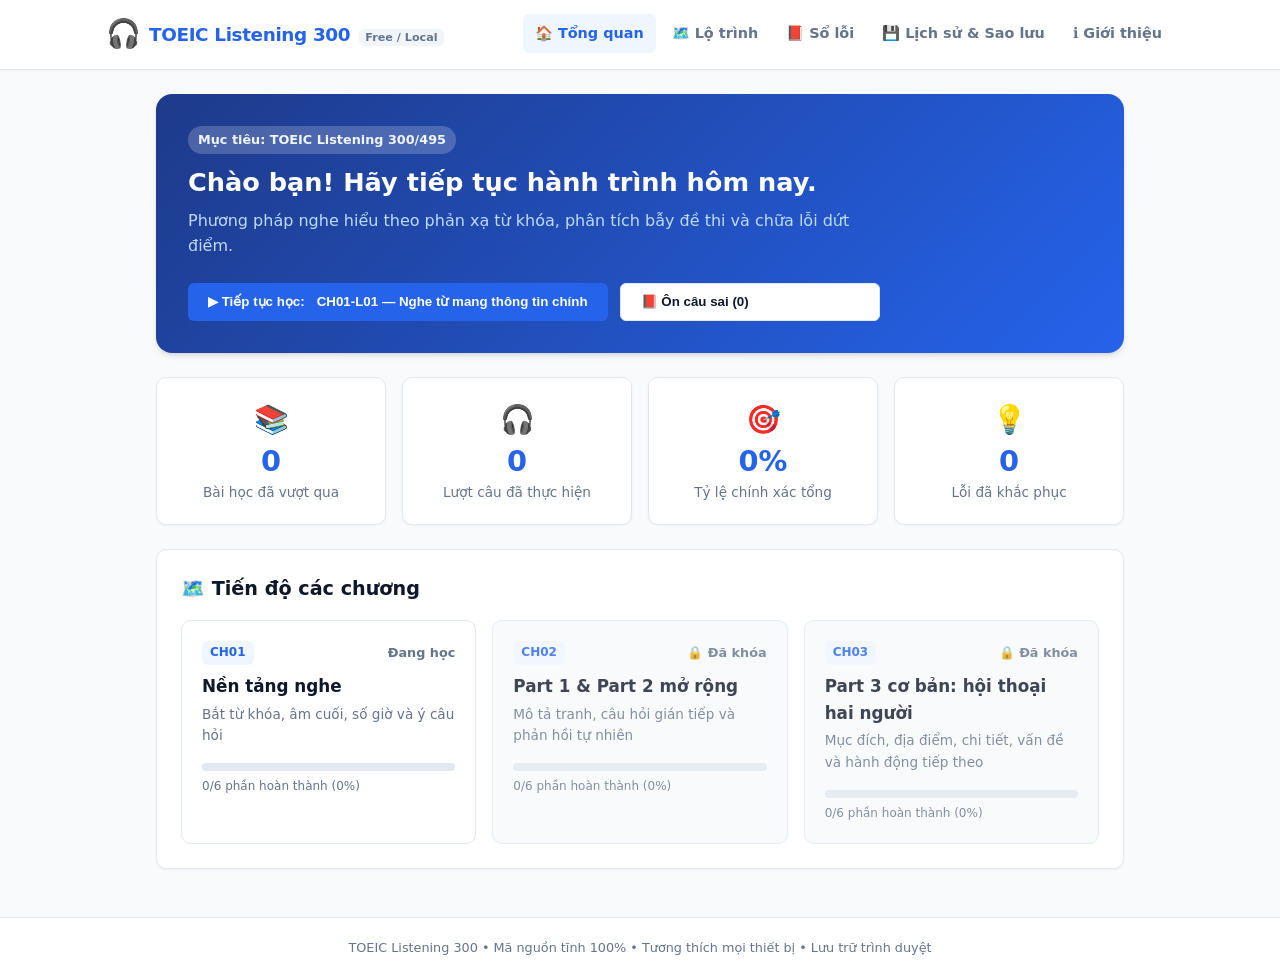
==== index.html @ 9d8ef997 "feat: complete TOEIC Listening 300 web app v2.3" ====
<!DOCTYPE html>
<html lang="vi">
<head>
  <meta charset="UTF-8">
  <meta name="viewport" content="width=device-width, initial-scale=1.0, maximum-scale=1.0, user-scalable=no">
  <title>TOEIC Listening 300 — Luyện nghe phản xạ</title>
  <link rel="stylesheet" href="css/app.css">
  <meta name="description" content="Web app luyện TOEIC Listening 300/495 miễn phí, chạy hoàn toàn offline trên trình duyệt.">
  <link rel="icon" href="data:image/svg+xml,<svg xmlns=%22http://www.w3.org/2000/svg%22 viewBox=%220 0 100 100%22><text y=%22.9em%22 font-size=%2290%22>🎧</text></svg>">
</head>
<body>
  <div id="app">
    <!-- Top Navigation Bar -->
    <header class="app-header">
      <div class="header-inner">
        <a href="#/dashboard" class="brand">
          <span class="brand-logo">🎧</span>
          <div class="brand-text">
            <span class="brand-title">TOEIC Listening 300</span>
            <span class="brand-badge">Free / Local</span>
          </div>
        </a>

        <nav class="main-nav">
          <a href="#/dashboard" class="nav-link active">🏠 Tổng quan</a>
          <a href="#/path" class="nav-link">🗺️ Lộ trình</a>
          <a href="#/mistakes" class="nav-link">📕 Sổ lỗi</a>
          <a href="#/history" class="nav-link">💾 Lịch sử & Sao lưu</a>
          <a href="#/about" class="nav-link">ℹ️ Giới thiệu</a>
        </nav>
      </div>
    </header>

    <!-- Periodic Backup Reminder Banner -->
    <div id="backup-reminder-banner" class="backup-banner" style="display: none;">
      <div class="banner-content">
        <span class="banner-icon">⚠️</span>
        <span class="banner-text">Bạn đã thực hiện nhiều bài học mà chưa xuất sao lưu. Hãy lưu tiến độ để bảo vệ lịch sử học tập!</span>
      </div>
      <div class="banner-actions">
        <button class="btn-banner-backup">Xuất sao lưu ngay</button>
        <button class="btn-banner-close" aria-label="Đóng banner">×</button>
      </div>
    </div>

    <!-- Main Container Mount Point -->
    <main id="main-content" class="main-container">
      <div class="loading">Đang tải ứng dụng...</div>
    </main>

    <!-- Bottom Footer -->
    <footer class="app-footer">
      <div class="footer-inner">
        <p>TOEIC Listening 300 • Mã nguồn tĩnh 100% • Tương thích mọi thiết bị • Lưu trữ trình duyệt</p>
      </div>
    </footer>
  </div>

  <script type="module" src="js/app.js"></script>
</body>
</html>
---- css/app.css ----
/* ==========================================================================
   TOEIC Listening 300 - Master Stylesheet
   Mobile-First, Responsive, Clean, Modern UI
   ========================================================================== */

:root {
  --primary: #2563eb;
  --primary-hover: #1d4ed8;
  --primary-light: #eff6ff;
  --primary-border: #bfdbfe;

  --success: #16a34a;
  --success-light: #f0fdf4;
  --success-border: #bbf7d0;

  --danger: #dc2626;
  --danger-light: #fef2f2;
  --danger-border: #fecaca;

  --warning: #d97706;
  --warning-light: #fffbeb;
  --warning-border: #fde68a;

  --bg-main: #f8fafc;
  --bg-card: #ffffff;
  --border-color: #e2e8f0;

  --text-main: #0f172a;
  --text-muted: #64748b;
  --text-light: #94a3b8;

  --font-stack: system-ui, -apple-system, BlinkMacSystemFont, "Segoe UI", Roboto, Helvetica, Arial, sans-serif;
  --radius-sm: 6px;
  --radius-md: 10px;
  --radius-lg: 16px;

  --shadow-sm: 0 1px 2px 0 rgb(0 0 0 / 0.05);
  --shadow-md: 0 4px 6px -1px rgb(0 0 0 / 0.1), 0 2px 4px -2px rgb(0 0 0 / 0.1);
  --shadow-lg: 0 10px 15px -3px rgb(0 0 0 / 0.1), 0 4px 6px -4px rgb(0 0 0 / 0.1);
}

*, *::before, *::after {
  box-sizing: border-box;
  margin: 0;
  padding: 0;
}

body {
  font-family: var(--font-stack);
  background-color: var(--bg-main);
  color: var(--text-main);
  line-height: 1.6;
  font-size: 16px;
  -webkit-font-smoothing: antialiased;
}

#app {
  display: flex;
  flex-direction: column;
  min-height: 100vh;
}

/* ==========================================================================
   Header & Navigation
   ========================================================================== */

.app-header {
  background: #ffffff;
  border-bottom: 1px solid var(--border-color);
  position: sticky;
  top: 0;
  z-index: 100;
  box-shadow: var(--shadow-sm);
}

.header-inner {
  max-width: 1100px;
  margin: 0 auto;
  padding: 0.75rem 1rem;
  display: flex;
  align-items: center;
  justify-content: space-between;
  flex-wrap: wrap;
  gap: 0.75rem;
}

.brand {
  display: flex;
  align-items: center;
  gap: 0.5rem;
  text-decoration: none;
  color: var(--text-main);
}

.brand-logo {
  font-size: 1.75rem;
}

.brand-title {
  font-size: 1.15rem;
  font-weight: 800;
  letter-spacing: -0.02em;
  color: var(--primary);
}

.brand-badge {
  font-size: 0.7rem;
  background: #f1f5f9;
  color: var(--text-muted);
  padding: 2px 6px;
  border-radius: var(--radius-sm);
  font-weight: 600;
  margin-left: 4px;
}

.main-nav {
  display: flex;
  align-items: center;
  gap: 0.25rem;
  overflow-x: auto;
  padding-bottom: 2px;
}

.nav-link {
  text-decoration: none;
  font-size: 0.9rem;
  font-weight: 600;
  color: var(--text-muted);
  padding: 0.5rem 0.75rem;
  border-radius: var(--radius-sm);
  transition: all 0.2s ease;
  white-space: nowrap;
}

.nav-link:hover {
  color: var(--primary);
  background: var(--primary-light);
}

.nav-link.active {
  color: var(--primary);
  background: var(--primary-light);
  font-weight: 700;
}

/* ==========================================================================
   Backup Reminder Banner
   ========================================================================== */

.backup-banner {
  background: #fffbeb;
  border-bottom: 1px solid #fde68a;
  padding: 0.75rem 1rem;
  display: flex;
  align-items: center;
  justify-content: space-between;
  gap: 1rem;
  flex-wrap: wrap;
}

.banner-content {
  display: flex;
  align-items: center;
  gap: 0.5rem;
  color: #92400e;
  font-size: 0.9rem;
  font-weight: 500;
}

.banner-actions {
  display: flex;
  align-items: center;
  gap: 0.5rem;
}

.btn-banner-backup {
  background: #d97706;
  color: white;
  border: none;
  padding: 0.4rem 0.8rem;
  border-radius: var(--radius-sm);
  font-size: 0.85rem;
  font-weight: 600;
  cursor: pointer;
}

.btn-banner-close {
  background: transparent;
  border: none;
  font-size: 1.25rem;
  color: #b45309;
  cursor: pointer;
  padding: 0 0.25rem;
}

/* ==========================================================================
   Main Container
   ========================================================================== */

.main-container {
  flex: 1;
  max-width: 1000px;
  width: 100%;
  margin: 1.5rem auto;
  padding: 0 1rem;
}

.loading {
  text-align: center;
  padding: 3rem 1rem;
  font-size: 1.1rem;
  color: var(--text-muted);
}

/* ==========================================================================
   Dashboard View
   ========================================================================== */

.hero-card {
  background: linear-gradient(135deg, #1e3a8a 0%, #2563eb 100%);
  color: white;
  border-radius: var(--radius-lg);
  padding: 2rem;
  box-shadow: var(--shadow-md);
  margin-bottom: 1.5rem;
}

.hero-badge {
  display: inline-block;
  background: rgba(255, 255, 255, 0.2);
  color: #eff6ff;
  font-size: 0.8rem;
  font-weight: 700;
  padding: 4px 10px;
  border-radius: 9999px;
  margin-bottom: 0.75rem;
}

.hero-title {
  font-size: 1.6rem;
  font-weight: 800;
  line-height: 1.3;
  margin-bottom: 0.5rem;
}

.hero-subtitle {
  font-size: 1rem;
  color: #bfdbfe;
  margin-bottom: 1.5rem;
  max-width: 700px;
}

.hero-action-row {
  display: flex;
  gap: 0.75rem;
  flex-wrap: wrap;
}

.stats-grid {
  display: grid;
  grid-template-columns: repeat(auto-fit, minmax(180px, 1fr));
  gap: 1rem;
  margin-bottom: 1.5rem;
}

.stat-card {
  background: var(--bg-card);
  border: 1px solid var(--border-color);
  border-radius: var(--radius-md);
  padding: 1.25rem;
  text-align: center;
  box-shadow: var(--shadow-sm);
}

.stat-icon {
  font-size: 1.75rem;
  margin-bottom: 0.25rem;
}

.stat-num {
  font-size: 1.8rem;
  font-weight: 800;
  color: var(--primary);
  line-height: 1.1;
}

.stat-label {
  font-size: 0.85rem;
  color: var(--text-muted);
  margin-top: 0.25rem;
}

.card-section {
  background: var(--bg-card);
  border: 1px solid var(--border-color);
  border-radius: var(--radius-md);
  padding: 1.5rem;
  margin-bottom: 1.5rem;
  box-shadow: var(--shadow-sm);
}

.section-title {
  font-size: 1.2rem;
  font-weight: 700;
  margin-bottom: 1rem;
  color: var(--text-main);
}

.chapter-progress-grid {
  display: grid;
  grid-template-columns: repeat(auto-fit, minmax(280px, 1fr));
  gap: 1rem;
}

.ch-card {
  border: 1px solid var(--border-color);
  border-radius: var(--radius-md);
  padding: 1.25rem;
  background: #ffffff;
  transition: transform 0.2s, box-shadow 0.2s;
}

.ch-card.locked {
  background: #f8fafc;
  opacity: 0.8;
}

.ch-card-header {
  display: flex;
  justify-content: space-between;
  align-items: center;
  margin-bottom: 0.5rem;
}

.ch-tag {
  font-size: 0.75rem;
  font-weight: 700;
  background: var(--primary-light);
  color: var(--primary);
  padding: 2px 8px;
  border-radius: var(--radius-sm);
}

.ch-lock-icon {
  font-size: 0.8rem;
  font-weight: 600;
  color: var(--text-muted);
}

.ch-name {
  font-size: 1.05rem;
  font-weight: 700;
  margin-bottom: 0.25rem;
}

.ch-desc {
  font-size: 0.85rem;
  color: var(--text-muted);
  margin-bottom: 1rem;
}

.ch-prog-bar {
  background: #e2e8f0;
  height: 8px;
  border-radius: 9999px;
  overflow: hidden;
  margin-bottom: 0.4rem;
}

.ch-prog-fill {
  background: var(--primary);
  height: 100%;
  border-radius: 9999px;
  transition: width 0.3s ease;
}

.ch-prog-text {
  font-size: 0.75rem;
  color: var(--text-muted);
  font-weight: 500;
}

/* ==========================================================================
   Learning Path View
   ========================================================================== */

.path-header-card, .mistake-header-card, .history-header-card {
  background: var(--bg-card);
  border: 1px solid var(--border-color);
  border-radius: var(--radius-md);
  padding: 1.5rem;
  margin-bottom: 1.5rem;
  box-shadow: var(--shadow-sm);
}

.page-title {
  font-size: 1.4rem;
  font-weight: 800;
  margin-bottom: 0.25rem;
}

.page-subtitle {
  font-size: 0.95rem;
  color: var(--text-muted);
}

.chapter-block {
  background: var(--bg-card);
  border: 1px solid var(--border-color);
  border-radius: var(--radius-md);
  padding: 1.5rem;
  margin-bottom: 1.5rem;
  box-shadow: var(--shadow-sm);
}

.chapter-block-header {
  display: flex;
  justify-content: space-between;
  align-items: center;
  flex-wrap: wrap;
  gap: 0.5rem;
  margin-bottom: 1.25rem;
  padding-bottom: 0.75rem;
  border-bottom: 1px solid var(--border-color);
}

.ch-title-wrap {
  display: flex;
  align-items: center;
  gap: 0.5rem;
}

.ch-pill {
  background: var(--primary);
  color: white;
  font-weight: 800;
  padding: 3px 8px;
  border-radius: var(--radius-sm);
  font-size: 0.85rem;
}

.ch-status-badge {
  font-size: 0.85rem;
  font-weight: 600;
  padding: 4px 10px;
  border-radius: 9999px;
}

.badge-open {
  background: var(--success-light);
  color: var(--success);
}

.badge-lock {
  background: #f1f5f9;
  color: var(--text-muted);
}

.lessons-grid {
  display: grid;
  grid-template-columns: repeat(auto-fit, minmax(240px, 1fr));
  gap: 1rem;
}

.lesson-card {
  border: 1px solid var(--border-color);
  border-radius: var(--radius-sm);
  padding: 1rem;
  background: #ffffff;
  cursor: pointer;
  transition: all 0.2s ease;
}

.lesson-card:hover:not(.disabled) {
  border-color: var(--primary);
  box-shadow: var(--shadow-md);
  transform: translateY(-2px);
}

.lesson-card.passed {
  border-left: 4px solid var(--success);
}

.lesson-card.final-test-card {
  background: #f8fafc;
  border-left: 4px solid #8b5cf6;
}

.lesson-card.disabled {
  opacity: 0.5;
  cursor: not-allowed;
}

.l-card-header {
  display: flex;
  justify-content: space-between;
  font-size: 0.8rem;
  margin-bottom: 0.25rem;
}

.l-id {
  font-weight: 700;
  color: var(--primary);
}

.l-status-icon {
  font-weight: 600;
  color: var(--text-muted);
}

.l-title {
  font-size: 0.95rem;
  font-weight: 700;
  margin-bottom: 0.5rem;
  line-height: 1.3;
}

.l-meta {
  display: flex;
  justify-content: space-between;
  font-size: 0.75rem;
  color: var(--text-muted);
}

.l-score {
  font-size: 0.8rem;
  color: var(--primary);
  margin-top: 0.4rem;
  padding-top: 0.4rem;
  border-top: 1px dashed var(--border-color);
}

/* ==========================================================================
   Lesson Detail View
   ========================================================================== */

.lesson-detail-view {
  display: flex;
  flex-direction: column;
  gap: 1.25rem;
}

.lesson-header-card {
  background: var(--bg-card);
  border: 1px solid var(--border-color);
  border-radius: var(--radius-md);
  padding: 1.5rem;
  box-shadow: var(--shadow-sm);
}

.badge-row {
  display: flex;
  gap: 0.5rem;
  margin-bottom: 0.5rem;
}

.chapter-tag, .lesson-tag {
  font-size: 0.8rem;
  font-weight: 700;
  padding: 2px 8px;
  border-radius: var(--radius-sm);
}

.chapter-tag {
  background: #e0f2fe;
  color: #0369a1;
}

.lesson-tag {
  background: #f1f5f9;
  color: var(--text-main);
}

.lesson-title {
  font-size: 1.5rem;
  font-weight: 800;
  margin-bottom: 0.5rem;
  line-height: 1.3;
}

.pass-rule-badge {
  display: inline-block;
  background: var(--primary-light);
  color: var(--primary);
  font-size: 0.85rem;
  font-weight: 600;
  padding: 4px 10px;
  border-radius: 9999px;
}

.objectives-list {
  padding-left: 1.25rem;
  color: #334155;
}

.objectives-list li {
  margin-bottom: 0.35rem;
}

.teaching-block {
  margin-bottom: 1.5rem;
  padding-bottom: 1.25rem;
  border-bottom: 1px solid #f1f5f9;
}

.teaching-block:last-child {
  border-bottom: none;
  margin-bottom: 0;
  padding-bottom: 0;
}

.teaching-title {
  font-size: 1.1rem;
  font-weight: 700;
  color: #1e293b;
  margin-bottom: 0.5rem;
}

.teaching-content {
  color: #334155;
  line-height: 1.7;
}

.table-responsive {
  overflow-x: auto;
}

.vocab-table, .runs-table {
  width: 100%;
  border-collapse: collapse;
  font-size: 0.9rem;
}

.vocab-table th, .vocab-table td,
.runs-table th, .runs-table td {
  padding: 0.6rem 0.75rem;
  text-align: left;
  border-bottom: 1px solid var(--border-color);
}

.vocab-table th, .runs-table th {
  background: #f8fafc;
  color: var(--text-muted);
  font-weight: 700;
  font-size: 0.8rem;
  text-transform: uppercase;
  letter-spacing: 0.05em;
}

.examples-list {
  display: flex;
  flex-direction: column;
  gap: 0.75rem;
}

.example-item {
  display: flex;
  align-items: center;
  gap: 0.75rem;
  padding: 0.75rem 1rem;
  background: #f8fafc;
  border: 1px solid var(--border-color);
  border-radius: var(--radius-sm);
}

.btn-play-sm {
  width: 36px;
  height: 36px;
  border-radius: 50%;
  background: var(--primary);
  color: white;
  border: none;
  display: flex;
  align-items: center;
  justify-content: center;
  cursor: pointer;
  font-size: 0.85rem;
  flex-shrink: 0;
  transition: transform 0.15s;
}

.btn-play-sm:hover {
  transform: scale(1.08);
}

.example-en {
  font-weight: 600;
  color: #0f172a;
}

.example-vi {
  font-size: 0.85rem;
  color: var(--text-muted);
}

.lesson-actions-card {
  background: var(--bg-card);
  border: 2px solid var(--primary-border);
  border-radius: var(--radius-md);
  padding: 1.5rem;
  text-align: center;
}

.lesson-actions-card h3 {
  font-size: 1.25rem;
  font-weight: 800;
  margin-bottom: 0.25rem;
}

.lesson-actions-card p {
  color: var(--text-muted);
  margin-bottom: 1.25rem;
}

.action-btn-row {
  display: flex;
  gap: 1rem;
  justify-content: center;
  flex-wrap: wrap;
}

.btn-large {
  display: flex;
  align-items: center;
  gap: 0.75rem;
  padding: 0.85rem 1.25rem;
  border-radius: var(--radius-md);
  text-align: left;
  cursor: pointer;
  min-width: 260px;
}

.btn-icon {
  font-size: 1.5rem;
}

.btn-label-wrap small {
  display: block;
  font-weight: normal;
  opacity: 0.85;
  font-size: 0.75rem;
}

/* ==========================================================================
   Quiz & Practice Card
   ========================================================================== */

.quiz-card {
  background: var(--bg-card);
  border: 1px solid var(--border-color);
  border-radius: var(--radius-md);
  padding: 1.5rem;
  box-shadow: var(--shadow-sm);
}

.quiz-header {
  display: flex;
  justify-content: space-between;
  align-items: center;
  flex-wrap: wrap;
  gap: 0.5rem;
  margin-bottom: 1.25rem;
}

.quiz-badge {
  font-size: 0.9rem;
  font-weight: 700;
  color: var(--primary);
  background: var(--primary-light);
  padding: 4px 10px;
  border-radius: var(--radius-sm);
}

.quiz-skill-tag {
  font-size: 0.8rem;
  font-weight: 600;
  color: var(--text-muted);
  text-transform: capitalize;
}

.player-box {
  background: #f1f5f9;
  border: 1px solid var(--border-color);
  border-radius: var(--radius-md);
  padding: 1rem 1.25rem;
  display: flex;
  align-items: center;
  justify-content: space-between;
  flex-wrap: wrap;
  gap: 1rem;
  margin-bottom: 1.25rem;
}

.btn-play {
  background: var(--primary);
  color: white;
  border: none;
  padding: 0.65rem 1.25rem;
  border-radius: var(--radius-sm);
  font-size: 0.95rem;
  font-weight: 700;
  cursor: pointer;
  display: flex;
  align-items: center;
  gap: 0.5rem;
  transition: background 0.15s;
}

.btn-play:hover {
  background: var(--primary-hover);
}

.speed-toggles {
  display: flex;
  background: #e2e8f0;
  border-radius: var(--radius-sm);
  padding: 2px;
}

.btn-speed {
  border: none;
  background: transparent;
  padding: 4px 10px;
  font-size: 0.85rem;
  font-weight: 600;
  border-radius: var(--radius-sm);
  cursor: pointer;
  color: var(--text-muted);
}

.btn-speed.active {
  background: #ffffff;
  color: var(--text-main);
  box-shadow: var(--shadow-sm);
}

.quiz-image-wrap {
  text-align: center;
  margin-bottom: 1.25rem;
  background: #ffffff;
  border: 1px solid var(--border-color);
  border-radius: var(--radius-md);
  padding: 0.75rem;
}

.part1-image {
  max-width: 100%;
  max-height: 320px;
  border-radius: var(--radius-sm);
  object-fit: contain;
}

.quiz-prompt {
  font-size: 1.1rem;
  font-weight: 700;
  color: #1e293b;
  margin-bottom: 1rem;
}

.quiz-options {
  display: flex;
  flex-direction: column;
  gap: 0.65rem;
  margin-bottom: 1.25rem;
}

.quiz-option-btn {
  background: #ffffff;
  border: 2px solid var(--border-color);
  border-radius: var(--radius-sm);
  padding: 0.85rem 1rem;
  text-align: left;
  font-size: 0.95rem;
  cursor: pointer;
  display: flex;
  align-items: center;
  gap: 0.75rem;
  transition: all 0.15s;
  min-height: 52px;
}

.quiz-option-btn:hover:not(.correct):not(.incorrect) {
  border-color: var(--primary);
  background: var(--primary-light);
}

.opt-label {
  display: inline-flex;
  align-items: center;
  justify-content: center;
  width: 28px;
  height: 28px;
  border-radius: 50%;
  background: #f1f5f9;
  color: var(--text-main);
  font-weight: 800;
  font-size: 0.85rem;
  flex-shrink: 0;
}

.opt-label.large {
  width: 44px;
  height: 44px;
  font-size: 1.2rem;
  background: #eff6ff;
  color: var(--primary);
}

.opt-text {
  font-weight: 500;
}

.quiz-option-btn.correct {
  border-color: var(--success);
  background: var(--success-light);
  color: #14532d;
}

.quiz-option-btn.correct .opt-label {
  background: var(--success);
  color: white;
}

.quiz-option-btn.incorrect {
  border-color: var(--danger);
  background: var(--danger-light);
  color: #7f1d1d;
}

.quiz-option-btn.incorrect .opt-label {
  background: var(--danger);
  color: white;
}

/* Explanation Box */
.explanation-box {
  background: #f8fafc;
  border: 1px solid var(--border-color);
  border-radius: var(--radius-md);
  padding: 1.25rem;
  margin-bottom: 1.25rem;
}

.result-banner {
  padding: 0.75rem 1rem;
  border-radius: var(--radius-sm);
  font-weight: 700;
  margin-bottom: 1rem;
}

.banner-correct {
  background: var(--success-light);
  border: 1px solid var(--success-border);
  color: var(--success);
}

.banner-wrong {
  background: var(--danger-light);
  border: 1px solid var(--danger-border);
  color: var(--danger);
}

.exp-section {
  margin-bottom: 0.75rem;
}

.exp-section h4 {
  font-size: 0.9rem;
  font-weight: 700;
  margin-bottom: 0.25rem;
}

.transcript-section {
  background: #ffffff;
  border: 1px dashed var(--border-color);
  border-radius: var(--radius-sm);
  padding: 0.75rem;
}

.transcript-text {
  font-family: inherit;
  font-weight: 600;
  color: #1e293b;
}

.translation-text {
  font-size: 0.85rem;
  color: var(--text-muted);
  margin-top: 0.25rem;
}

/* Part 3 specific styling */
.part3-questions-container {
  display: flex;
  flex-direction: column;
  gap: 1.25rem;
  margin-bottom: 1.5rem;
}

.part3-q-item {
  background: #ffffff;
  border: 1px solid var(--border-color);
  border-radius: var(--radius-sm);
  padding: 1rem;
}

.turns-list {
  display: flex;
  flex-direction: column;
  gap: 0.5rem;
  margin: 0.75rem 0;
}

.turn-item {
  display: flex;
  align-items: center;
  justify-content: space-between;
  padding: 0.6rem 0.85rem;
  border-radius: var(--radius-sm);
  background: #ffffff;
  border: 1px solid var(--border-color);
  cursor: pointer;
  transition: background 0.15s;
}

.turn-item:hover {
  background: #f1f5f9;
}

.turn-item.speaker-woman {
  border-left: 4px solid #ec4899;
}

.turn-item.speaker-man {
  border-left: 4px solid #3b82f6;
}

.speaker-tag {
  font-weight: 700;
  font-size: 0.8rem;
  margin-right: 0.5rem;
  flex-shrink: 0;
}

.speaker-woman .speaker-tag { color: #db2777; }
.speaker-man .speaker-tag { color: #2563eb; }

.turn-text {
  flex: 1;
  font-size: 0.9rem;
}

.btn-turn-play {
  background: transparent;
  border: none;
  font-size: 1rem;
  cursor: pointer;
}

.quiz-nav {
  display: flex;
  justify-content: space-between;
  align-items: center;
  gap: 1rem;
}

/* ==========================================================================
   Mistake Book View
   ========================================================================== */

.mistake-stats-bar {
  display: flex;
  gap: 0.75rem;
  flex-wrap: wrap;
  margin-top: 1rem;
}

.stat-pill {
  background: #f1f5f9;
  padding: 4px 12px;
  border-radius: 9999px;
  font-size: 0.85rem;
  font-weight: 600;
}

.pill-warning {
  background: var(--warning-light);
  color: var(--warning);
}

.pill-success {
  background: var(--success-light);
  color: var(--success);
}

.mistake-filters-card {
  background: var(--bg-card);
  border: 1px solid var(--border-color);
  border-radius: var(--radius-md);
  padding: 1rem 1.25rem;
  margin-bottom: 1.5rem;
  display: flex;
  flex-direction: column;
  gap: 0.75rem;
}

.filter-row {
  display: flex;
  align-items: center;
  gap: 0.75rem;
  flex-wrap: wrap;
}

.filter-row label {
  font-size: 0.85rem;
  font-weight: 700;
  color: var(--text-muted);
}

.btn-group {
  display: flex;
  gap: 0.35rem;
  flex-wrap: wrap;
}

.filter-btn {
  border: 1px solid var(--border-color);
  background: #ffffff;
  padding: 4px 10px;
  border-radius: var(--radius-sm);
  font-size: 0.85rem;
  cursor: pointer;
}

.filter-btn.active {
  background: var(--primary);
  color: white;
  border-color: var(--primary);
  font-weight: 600;
}

.group-select {
  padding: 0.4rem 0.75rem;
  border: 1px solid var(--border-color);
  border-radius: var(--radius-sm);
  font-size: 0.85rem;
  background: #ffffff;
}

.mistake-list {
  display: flex;
  flex-direction: column;
  gap: 1rem;
}

.mistake-card {
  background: var(--bg-card);
  border: 1px solid var(--border-color);
  border-radius: var(--radius-md);
  padding: 1.25rem;
  box-shadow: var(--shadow-sm);
}

.card-pending {
  border-left: 5px solid var(--warning);
}

.card-resolved {
  border-left: 5px solid var(--success);
}

.mistake-card-header {
  display: flex;
  align-items: center;
  gap: 0.5rem;
  margin-bottom: 0.75rem;
  flex-wrap: wrap;
}

.m-qid {
  font-weight: 800;
  font-size: 0.9rem;
  color: var(--text-main);
}

.m-badge {
  font-size: 0.75rem;
  font-weight: 700;
  padding: 2px 8px;
  border-radius: 9999px;
}

.badge-pending {
  background: var(--warning-light);
  color: var(--warning);
}

.badge-resolved {
  background: var(--success-light);
  color: var(--success);
}

.m-group-tag {
  font-size: 0.75rem;
  background: #f1f5f9;
  color: var(--text-muted);
  padding: 2px 6px;
  border-radius: var(--radius-sm);
  text-transform: capitalize;
}

.m-body {
  margin-bottom: 0.75rem;
}

.m-prompt {
  font-size: 0.95rem;
  font-weight: 600;
  margin-bottom: 0.25rem;
}

.m-transcript {
  font-size: 0.85rem;
  color: #334155;
  margin-bottom: 0.5rem;
}

.m-answers-row {
  display: flex;
  gap: 0.75rem;
  margin-bottom: 0.5rem;
}

.ans-badge {
  font-size: 0.8rem;
  font-weight: 700;
  padding: 2px 8px;
  border-radius: var(--radius-sm);
}

.ans-user {
  background: var(--danger-light);
  color: var(--danger);
}

.ans-correct {
  background: var(--success-light);
  color: var(--success);
}

.m-explanation {
  font-size: 0.85rem;
  color: var(--text-muted);
  line-height: 1.5;
}

.mistake-footer {
  margin-top: 0.75rem;
  padding-top: 0.75rem;
  border-top: 1px dashed var(--border-color);
}

.btn-practice-skill {
  background: var(--primary-light);
  color: var(--primary);
  border: 1px solid var(--primary-border);
  padding: 0.5rem 0.85rem;
  border-radius: var(--radius-sm);
  font-size: 0.85rem;
  font-weight: 700;
  cursor: pointer;
  transition: all 0.15s;
}

.btn-practice-skill:hover {
  background: var(--primary);
  color: white;
}

.empty-state {
  text-align: center;
  padding: 3rem 1rem;
  background: var(--bg-card);
  border: 1px dashed var(--border-color);
  border-radius: var(--radius-md);
}

.empty-icon {
  font-size: 2.5rem;
  margin-bottom: 0.5rem;
}

/* ==========================================================================
   History & Backup View
   ========================================================================== */

.backup-meta-row {
  display: flex;
  gap: 1.5rem;
  flex-wrap: wrap;
  font-size: 0.9rem;
  margin-bottom: 1.25rem;
  padding-bottom: 0.75rem;
  border-bottom: 1px solid var(--border-color);
}

.backup-btn-grid {
  display: flex;
  gap: 0.75rem;
  flex-wrap: wrap;
}

.btn-import-label {
  display: inline-flex;
  align-items: center;
  cursor: pointer;
}

.coach-summary-card .summary-header {
  display: flex;
  justify-content: space-between;
  align-items: center;
  margin-bottom: 0.75rem;
}

.summary-pre {
  background: #0f172a;
  color: #38bdf8;
  padding: 1rem;
  border-radius: var(--radius-sm);
  font-size: 0.8rem;
  overflow-x: auto;
  font-family: monospace;
}

.btn-sm {
  font-size: 0.75rem;
  padding: 4px 8px;
  background: var(--primary-light);
  color: var(--primary);
  border: 1px solid var(--primary-border);
  border-radius: var(--radius-sm);
  cursor: pointer;
}

.runs-table-wrap {
  overflow-x: auto;
}

.mode-tag {
  font-size: 0.75rem;
  font-weight: 600;
  padding: 2px 6px;
  border-radius: var(--radius-sm);
}

.mode-tag.learn { background: #e0f2fe; color: #0284c7; }
.mode-tag.test { background: #f3e8ff; color: #7e22ce; }

.status-tag {
  font-size: 0.75rem;
  font-weight: 600;
  padding: 2px 6px;
  border-radius: var(--radius-sm);
}

.status-tag.submitted { background: var(--success-light); color: var(--success); }
.status-tag.in_progress { background: var(--warning-light); color: var(--warning); }

/* ==========================================================================
   Buttons & Common UI
   ========================================================================== */

.btn-primary {
  background: var(--primary);
  color: white;
  border: none;
  padding: 0.65rem 1.25rem;
  border-radius: var(--radius-sm);
  font-weight: 700;
  cursor: pointer;
  transition: background 0.15s;
}

.btn-primary:hover {
  background: var(--primary-hover);
}

.btn-secondary {
  background: #ffffff;
  color: var(--text-main);
  border: 1px solid var(--border-color);
  padding: 0.65rem 1.25rem;
  border-radius: var(--radius-sm);
  font-weight: 700;
  cursor: pointer;
  transition: all 0.15s;
}

.btn-secondary:hover {
  background: #f1f5f9;
}

.btn-warning {
  background: var(--warning-light);
  color: var(--warning);
  border: 1px solid var(--warning-border);
  padding: 0.65rem 1.25rem;
  border-radius: var(--radius-sm);
  font-weight: 700;
  cursor: pointer;
}

.btn-danger {
  background: var(--danger-light);
  color: var(--danger);
  border: 1px solid var(--danger-border);
  padding: 0.65rem 1.25rem;
  border-radius: var(--radius-sm);
  font-weight: 700;
  cursor: pointer;
}

.btn-finish {
  background: var(--success);
  color: white;
  border: none;
  padding: 0.65rem 1.5rem;
  border-radius: var(--radius-sm);
  font-weight: 700;
  cursor: pointer;
}

/* ==========================================================================
   Footer
   ========================================================================== */

.app-footer {
  background: #ffffff;
  border-top: 1px solid var(--border-color);
  padding: 1.25rem 1rem;
  text-align: center;
  font-size: 0.8rem;
  color: var(--text-muted);
  margin-top: auto;
}

/* ==========================================================================
   Responsive Breakpoints
   ========================================================================== */

@media (max-width: 640px) {
  .header-inner {
    flex-direction: column;
    align-items: flex-start;
  }
  .main-nav {
    width: 100%;
    justify-content: flex-start;
  }
  .hero-title {
    font-size: 1.3rem;
  }
  .hero-action-row {
    flex-direction: column;
  }
  .action-btn-row {
    flex-direction: column;
  }
  .btn-large {
    min-width: 100%;
  }
}
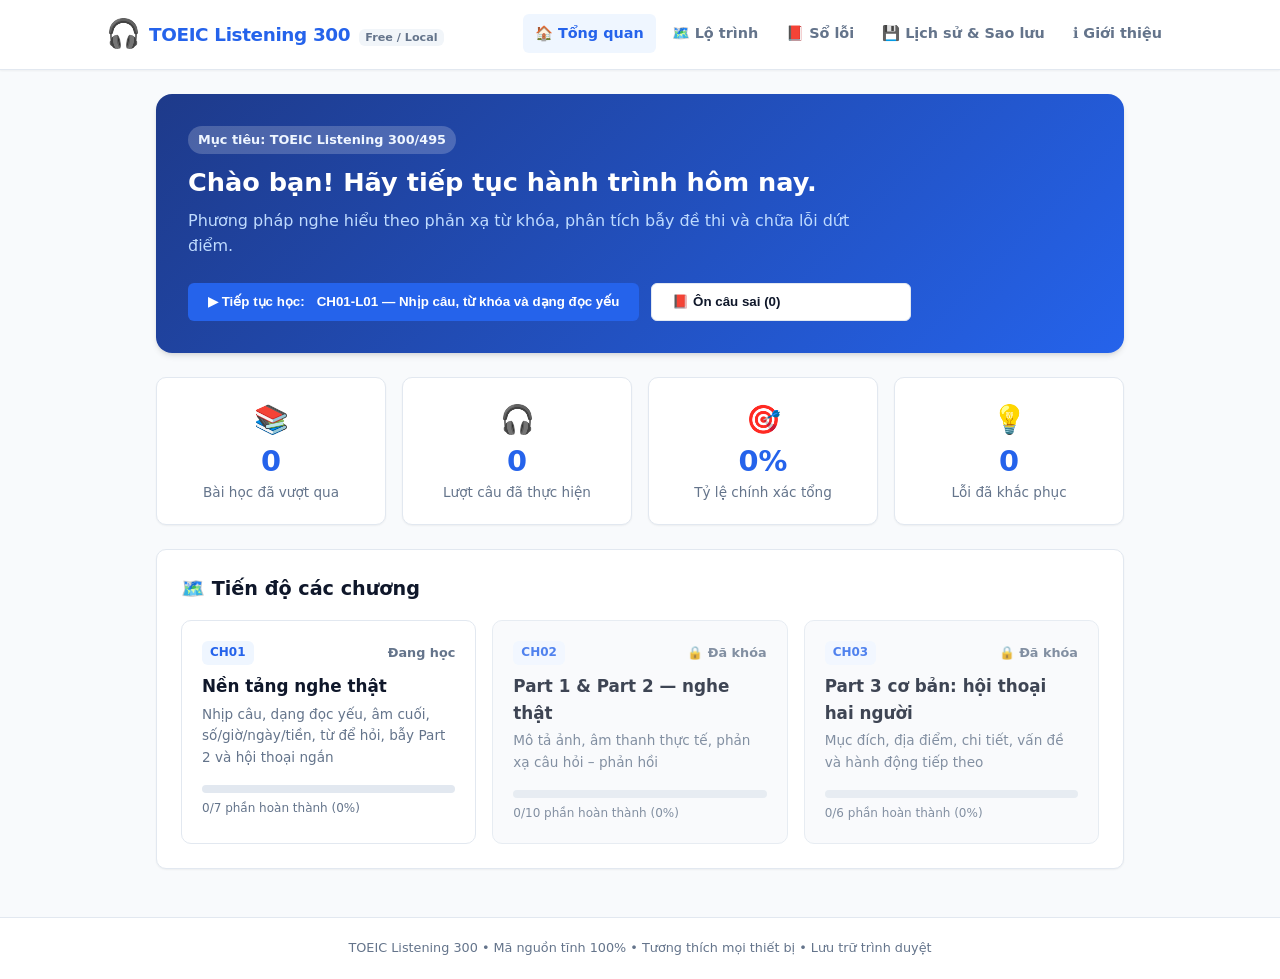
==== commit b9997b29: "feat: expand Chapter 2 with 230 questions, 51 SVGs, GitHub Pages deployment workflow, and fix localh" ====
--- a/index.html
+++ b/index.html
@@ -56,6 +56,16 @@
     </footer>
   </div>
 
+  <script>
+    // Tự động gỡ bỏ Service Worker cũ nếu trước đó từng chạy dự án khác trên localhost
+    if ('serviceWorker' in navigator) {
+      navigator.serviceWorker.getRegistrations().then(function(registrations) {
+        for (var reg of registrations) {
+          reg.unregister();
+        }
+      });
+    }
+  </script>
   <script type="module" src="js/app.js"></script>
 </body>
 </html>
--- a/css/app.css
+++ b/css/app.css
@@ -653,6 +653,192 @@
   gap: 0.75rem;
 }
 
+/* ==========================================================================
+   Minimal Pairs & Contrastive Listening Section
+   ========================================================================== */
+
+.comparisons-section {
+  border: 2px solid var(--primary-border);
+  background: #ffffff;
+}
+
+.section-sub {
+  color: var(--text-muted);
+  font-size: 0.95rem;
+  margin-top: -0.5rem;
+  margin-bottom: 1.25rem;
+}
+
+.comparison-group {
+  margin-bottom: 1.75rem;
+  padding-bottom: 1.5rem;
+  border-bottom: 1px dashed var(--border-color);
+}
+
+.comparison-group:last-child {
+  margin-bottom: 0;
+  padding-bottom: 0;
+  border-bottom: none;
+}
+
+.comp-group-title {
+  font-size: 1.15rem;
+  font-weight: 800;
+  color: #1e3a8a;
+  margin-bottom: 0.5rem;
+}
+
+.comp-group-tip {
+  background: #fffbeb;
+  border: 1px solid #fde68a;
+  border-left: 4px solid var(--warning);
+  color: #92400e;
+  padding: 0.65rem 0.85rem;
+  border-radius: var(--radius-sm);
+  font-size: 0.88rem;
+  margin-bottom: 1rem;
+  line-height: 1.5;
+}
+
+.comp-pairs-grid {
+  display: flex;
+  flex-direction: column;
+  gap: 1rem;
+}
+
+.comp-pair-card {
+  display: grid;
+  grid-template-columns: 1fr auto 1fr;
+  align-items: center;
+  background: #f8fafc;
+  border: 1px solid var(--border-color);
+  border-radius: var(--radius-md);
+  padding: 1rem;
+  gap: 0.75rem;
+  box-shadow: var(--shadow-sm);
+}
+
+.pair-side {
+  background: #ffffff;
+  border: 1px solid var(--border-color);
+  border-radius: var(--radius-sm);
+  padding: 0.85rem 1rem;
+  display: flex;
+  flex-direction: column;
+  gap: 0.4rem;
+  transition: transform 0.15s, border-color 0.15s;
+}
+
+.pair-side:hover {
+  border-color: var(--primary);
+}
+
+.side-a {
+  border-left: 4px solid var(--primary);
+}
+
+.side-b {
+  border-left: 4px solid var(--success);
+}
+
+.pair-header {
+  display: flex;
+  align-items: baseline;
+  gap: 0.5rem;
+  flex-wrap: wrap;
+}
+
+.pair-word {
+  font-size: 1.15rem;
+  font-weight: 800;
+  color: #0f172a;
+}
+
+.pair-ipa {
+  font-family: Consolas, "Courier New", monospace;
+  font-size: 0.85rem;
+  color: #64748b;
+  background: #f1f5f9;
+  padding: 1px 6px;
+  border-radius: 4px;
+}
+
+.pair-desc {
+  font-size: 0.85rem;
+  color: #334155;
+  line-height: 1.4;
+}
+
+.btn-play-word {
+  align-self: flex-start;
+  margin-top: 0.25rem;
+  background: #f1f5f9;
+  color: var(--text-main);
+  border: 1px solid var(--border-color);
+  padding: 0.35rem 0.75rem;
+  border-radius: var(--radius-sm);
+  font-size: 0.8rem;
+  font-weight: 700;
+  cursor: pointer;
+  display: inline-flex;
+  align-items: center;
+  gap: 0.25rem;
+  transition: all 0.15s;
+}
+
+.btn-play-a:hover {
+  background: var(--primary);
+  color: white;
+  border-color: var(--primary);
+}
+
+.btn-play-b:hover {
+  background: var(--success);
+  color: white;
+  border-color: var(--success);
+}
+
+.pair-divider {
+  display: flex;
+  flex-direction: column;
+  align-items: center;
+  justify-content: center;
+}
+
+.btn-play-both {
+  background: #eff6ff;
+  color: var(--primary);
+  border: 1px solid var(--primary-border);
+  padding: 0.5rem 0.75rem;
+  border-radius: var(--radius-sm);
+  font-size: 0.8rem;
+  font-weight: 700;
+  cursor: pointer;
+  white-space: nowrap;
+  box-shadow: var(--shadow-sm);
+  transition: all 0.15s;
+}
+
+.btn-play-both:hover {
+  background: var(--primary);
+  color: white;
+  transform: scale(1.05);
+}
+
+@media (max-width: 680px) {
+  .comp-pair-card {
+    grid-template-columns: 1fr;
+  }
+  .pair-divider {
+    order: 3;
+    width: 100%;
+  }
+  .btn-play-both {
+    width: 100%;
+    text-align: center;
+  }
+}
+
 .example-item {
   display: flex;
   align-items: center;
@@ -1429,6 +1615,42 @@
   border-radius: var(--radius-sm);
   font-weight: 700;
   cursor: pointer;
+}
+
+.content-table {
+  width: 100%;
+  margin: 1rem 0;
+  border-collapse: collapse;
+}
+
+.content-table th {
+  background: var(--primary-light);
+  color: var(--primary);
+  font-weight: 700;
+  padding: 0.75rem 1rem;
+  border: 1px solid var(--border-color);
+  text-align: left;
+}
+
+.content-table td {
+  padding: 0.75rem 1rem;
+  border: 1px solid var(--border-color);
+  font-size: 0.95rem;
+  vertical-align: top;
+}
+
+.content-table tr:nth-child(even) td {
+  background: #fbfcfe;
+}
+
+.teaching-list {
+  padding-left: 1.5rem;
+  margin: 0.75rem 0;
+  line-height: 1.7;
+}
+
+.teaching-list li {
+  margin-bottom: 0.4rem;
 }
 
 /* ==========================================================================
@@ -1471,3 +1693,244 @@
     min-width: 100%;
   }
 }
+
+/* ==========================================================================
+   ABX Discrimination & Dictation Styles
+   ========================================================================== */
+
+.abx-section, .dictation-section {
+  margin-top: 1.5rem;
+}
+
+.abx-grid {
+  display: grid;
+  grid-template-columns: repeat(auto-fill, minmax(320px, 1fr));
+  gap: 1rem;
+  margin-top: 1rem;
+}
+
+.abx-card {
+  background: #ffffff;
+  border: 1px solid var(--border-color);
+  border-radius: var(--radius-md);
+  padding: 1.25rem;
+  box-shadow: var(--shadow-sm);
+  display: flex;
+  flex-direction: column;
+  gap: 0.75rem;
+}
+
+.abx-card-header {
+  display: flex;
+  justify-content: space-between;
+  align-items: center;
+}
+
+.abx-id-badge {
+  font-family: monospace;
+  font-size: 0.8rem;
+  font-weight: 700;
+  color: var(--primary);
+  background: var(--primary-light);
+  padding: 0.2rem 0.5rem;
+  border-radius: 4px;
+}
+
+.abx-tags {
+  display: flex;
+  flex-wrap: wrap;
+  gap: 0.3rem;
+}
+
+.abx-tag {
+  font-size: 0.7rem;
+  background: var(--bg-secondary);
+  color: var(--text-secondary);
+  padding: 0.15rem 0.4rem;
+  border-radius: 4px;
+}
+
+.abx-options-row {
+  display: flex;
+  flex-direction: column;
+  gap: 0.5rem;
+  background: var(--bg-secondary);
+  padding: 0.75rem;
+  border-radius: var(--radius-sm);
+}
+
+.abx-option-item {
+  display: flex;
+  align-items: center;
+  gap: 0.5rem;
+  font-size: 0.95rem;
+}
+
+.abx-btn-audio {
+  background: #ffffff;
+  border: 1px solid var(--border-color);
+  border-radius: var(--radius-sm);
+  padding: 0.35rem 0.75rem;
+  font-size: 0.85rem;
+  font-weight: 600;
+  cursor: pointer;
+  color: var(--text-primary);
+  display: inline-flex;
+  align-items: center;
+  gap: 0.3rem;
+  transition: all 0.2s ease;
+}
+
+.abx-btn-audio:hover {
+  background: var(--primary-light);
+  color: var(--primary);
+  border-color: var(--primary);
+}
+
+.abx-btn-play-all {
+  background: var(--primary);
+  color: #ffffff;
+  border: none;
+  border-radius: var(--radius-sm);
+  padding: 0.5rem 1rem;
+  font-size: 0.85rem;
+  font-weight: 700;
+  cursor: pointer;
+  width: 100%;
+}
+
+.abx-btn-play-all:hover {
+  opacity: 0.9;
+}
+
+.abx-decision-row {
+  display: flex;
+  gap: 0.5rem;
+}
+
+.abx-choice-btn {
+  flex: 1;
+  padding: 0.5rem;
+  font-size: 0.9rem;
+  font-weight: 700;
+  border: 2px solid var(--border-color);
+  border-radius: var(--radius-sm);
+  background: #ffffff;
+  cursor: pointer;
+  transition: all 0.2s ease;
+}
+
+.abx-choice-btn:hover {
+  border-color: var(--primary);
+  color: var(--primary);
+}
+
+.abx-choice-btn.selected-correct {
+  background: #d4edda;
+  border-color: #28a745;
+  color: #155724;
+}
+
+.abx-choice-btn.selected-wrong {
+  background: #f8d7da;
+  border-color: #dc3545;
+  color: #721c24;
+}
+
+.abx-feedback {
+  padding: 0.5rem 0.75rem;
+  border-radius: var(--radius-sm);
+  font-size: 0.85rem;
+  font-weight: 600;
+}
+
+.abx-feedback.feedback-correct {
+  background: #e8f5e9;
+  color: #2e7d32;
+  border: 1px solid #c8e6c9;
+}
+
+.abx-feedback.feedback-wrong {
+  background: #ffebee;
+  color: #c62828;
+  border: 1px solid #ffcdd2;
+}
+
+/* Dictation styles */
+.dictation-list {
+  display: flex;
+  flex-direction: column;
+  gap: 1rem;
+  margin-top: 1rem;
+}
+
+.dictation-card {
+  background: #ffffff;
+  border: 1px solid var(--border-color);
+  border-radius: var(--radius-md);
+  padding: 1.25rem;
+  box-shadow: var(--shadow-sm);
+}
+
+.dictation-header {
+  display: flex;
+  justify-content: space-between;
+  align-items: center;
+  margin-bottom: 0.75rem;
+}
+
+.dictation-sentence {
+  font-size: 1.05rem;
+  line-height: 1.8;
+  margin-bottom: 1rem;
+  color: var(--text-primary);
+}
+
+.dictation-input {
+  display: inline-block;
+  padding: 0.25rem 0.5rem;
+  font-size: 1rem;
+  font-family: inherit;
+  border: 1.5px solid var(--border-color);
+  border-radius: 4px;
+  background: #fafafa;
+  min-width: 90px;
+  max-width: 180px;
+  text-align: center;
+  transition: all 0.2s ease;
+}
+
+.dictation-input:focus {
+  outline: none;
+  border-color: var(--primary);
+  background: #ffffff;
+  box-shadow: 0 0 0 2px rgba(37, 99, 235, 0.2);
+}
+
+.dictation-input.correct {
+  border-color: #28a745;
+  background: #e8f5e9;
+  color: #1b5e20;
+  font-weight: 700;
+}
+
+.dictation-input.incorrect {
+  border-color: #dc3545;
+  background: #ffebee;
+  color: #b71c1c;
+}
+
+.dictation-actions {
+  display: flex;
+  gap: 0.5rem;
+  align-items: center;
+  flex-wrap: wrap;
+}
+
+.dictation-feedback {
+  margin-top: 0.75rem;
+  padding: 0.5rem 0.75rem;
+  border-radius: var(--radius-sm);
+  font-size: 0.9rem;
+}
+
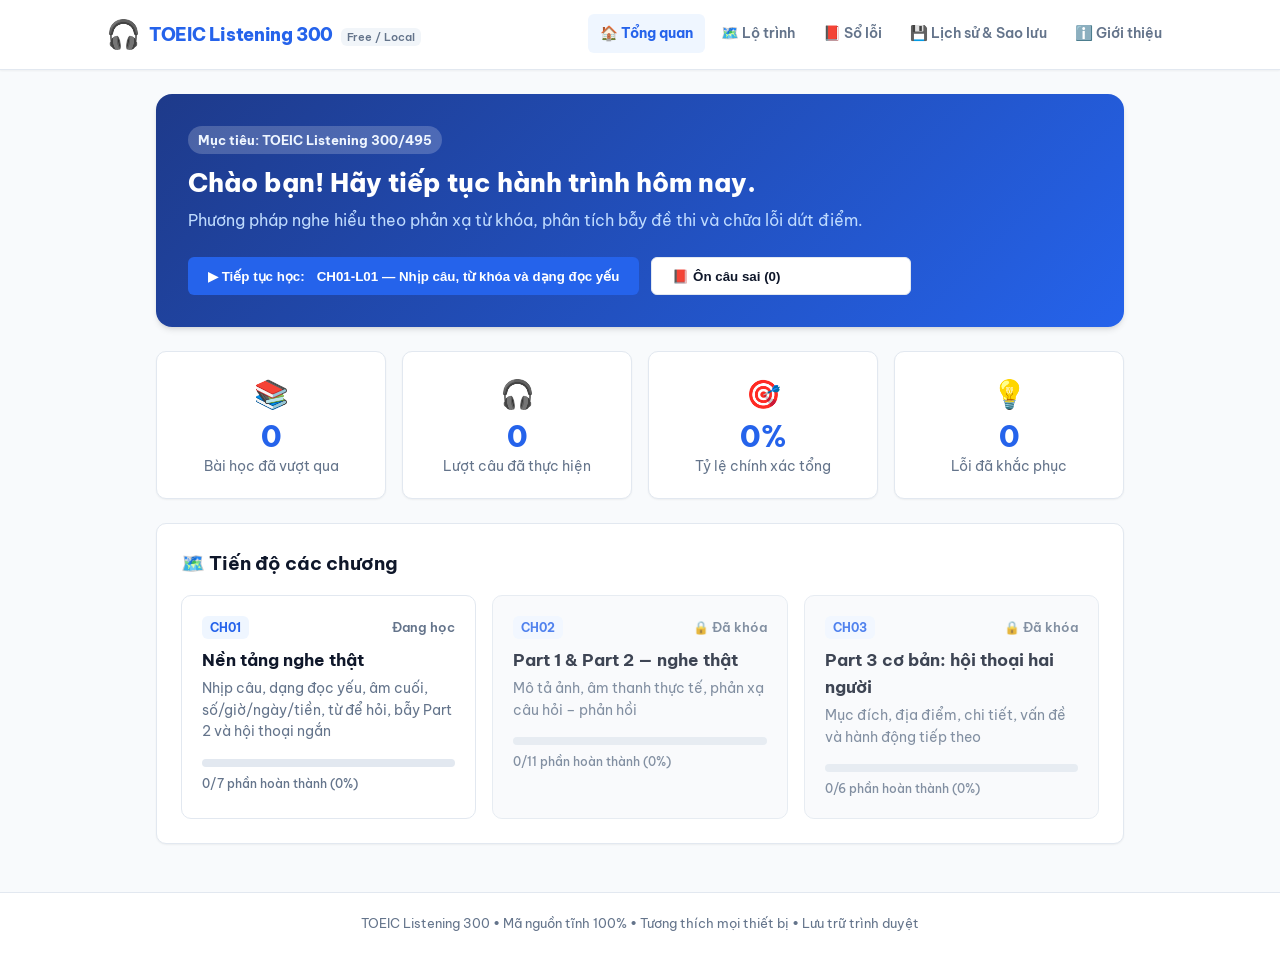
==== commit 1607ac44: "style: integrate Be Vietnam Pro font locally and via CDN to fix Vietnamese diacritics rendering" ====
--- a/index.html
+++ b/index.html
@@ -4,7 +4,11 @@
   <meta charset="UTF-8">
   <meta name="viewport" content="width=device-width, initial-scale=1.0, maximum-scale=1.0, user-scalable=no">
   <title>TOEIC Listening 300 — Luyện nghe phản xạ</title>
+  <link rel="stylesheet" href="css/fonts.css">
   <link rel="stylesheet" href="css/app.css">
+  <link rel="preconnect" href="https://fonts.googleapis.com">
+  <link rel="preconnect" href="https://fonts.gstatic.com" crossorigin>
+  <link href="https://fonts.googleapis.com/css2?family=Be+Vietnam+Pro:ital,wght@0,400;0,500;0,600;0,700;0,800;1,400;1,600&display=swap" rel="stylesheet">
   <meta name="description" content="Web app luyện TOEIC Listening 300/495 miễn phí, chạy hoàn toàn offline trên trình duyệt.">
   <link rel="icon" href="data:image/svg+xml,<svg xmlns=%22http://www.w3.org/2000/svg%22 viewBox=%220 0 100 100%22><text y=%22.9em%22 font-size=%2290%22>🎧</text></svg>">
 </head>
--- a/css/fonts.css
+++ b/css/fonts.css
@@ -0,0 +1,189 @@
+/* vietnamese */
+@font-face {
+  font-family: 'Be Vietnam Pro';
+  font-style: italic;
+  font-weight: 400;
+  font-display: swap;
+  src: url('fonts/be-vietnam-pro-vietnamese-400-italic.woff2') format('woff2');
+  unicode-range: U+0102-0103, U+0110-0111, U+0128-0129, U+0168-0169, U+01A0-01A1, U+01AF-01B0, U+0300-0301, U+0303-0304, U+0308-0309, U+0323, U+0329, U+1EA0-1EF9, U+20AB;
+}
+/* latin-ext */
+@font-face {
+  font-family: 'Be Vietnam Pro';
+  font-style: italic;
+  font-weight: 400;
+  font-display: swap;
+  src: url('fonts/be-vietnam-pro-latin-ext-400-italic.woff2') format('woff2');
+  unicode-range: U+0100-02BA, U+02BD-02C5, U+02C7-02CC, U+02CE-02D7, U+02DD-02FF, U+0304, U+0308, U+0329, U+1D00-1DBF, U+1E00-1E9F, U+1EF2-1EFF, U+2020, U+20A0-20AB, U+20AD-20C4, U+2113, U+2C60-2C7F, U+A720-A7FF;
+}
+/* latin */
+@font-face {
+  font-family: 'Be Vietnam Pro';
+  font-style: italic;
+  font-weight: 400;
+  font-display: swap;
+  src: url('fonts/be-vietnam-pro-latin-400-italic.woff2') format('woff2');
+  unicode-range: U+0000-00FF, U+0131, U+0152-0153, U+02BB-02BC, U+02C6, U+02DA, U+02DC, U+0304, U+0308, U+0329, U+2000-206F, U+20AC, U+2122, U+2191, U+2193, U+2212, U+2215, U+FEFF, U+FFFD;
+}
+/* vietnamese */
+@font-face {
+  font-family: 'Be Vietnam Pro';
+  font-style: italic;
+  font-weight: 600;
+  font-display: swap;
+  src: url('fonts/be-vietnam-pro-vietnamese-600-italic.woff2') format('woff2');
+  unicode-range: U+0102-0103, U+0110-0111, U+0128-0129, U+0168-0169, U+01A0-01A1, U+01AF-01B0, U+0300-0301, U+0303-0304, U+0308-0309, U+0323, U+0329, U+1EA0-1EF9, U+20AB;
+}
+/* latin-ext */
+@font-face {
+  font-family: 'Be Vietnam Pro';
+  font-style: italic;
+  font-weight: 600;
+  font-display: swap;
+  src: url('fonts/be-vietnam-pro-latin-ext-600-italic.woff2') format('woff2');
+  unicode-range: U+0100-02BA, U+02BD-02C5, U+02C7-02CC, U+02CE-02D7, U+02DD-02FF, U+0304, U+0308, U+0329, U+1D00-1DBF, U+1E00-1E9F, U+1EF2-1EFF, U+2020, U+20A0-20AB, U+20AD-20C4, U+2113, U+2C60-2C7F, U+A720-A7FF;
+}
+/* latin */
+@font-face {
+  font-family: 'Be Vietnam Pro';
+  font-style: italic;
+  font-weight: 600;
+  font-display: swap;
+  src: url('fonts/be-vietnam-pro-latin-600-italic.woff2') format('woff2');
+  unicode-range: U+0000-00FF, U+0131, U+0152-0153, U+02BB-02BC, U+02C6, U+02DA, U+02DC, U+0304, U+0308, U+0329, U+2000-206F, U+20AC, U+2122, U+2191, U+2193, U+2212, U+2215, U+FEFF, U+FFFD;
+}
+/* vietnamese */
+@font-face {
+  font-family: 'Be Vietnam Pro';
+  font-style: normal;
+  font-weight: 400;
+  font-display: swap;
+  src: url('fonts/be-vietnam-pro-vietnamese-400-normal.woff2') format('woff2');
+  unicode-range: U+0102-0103, U+0110-0111, U+0128-0129, U+0168-0169, U+01A0-01A1, U+01AF-01B0, U+0300-0301, U+0303-0304, U+0308-0309, U+0323, U+0329, U+1EA0-1EF9, U+20AB;
+}
+/* latin-ext */
+@font-face {
+  font-family: 'Be Vietnam Pro';
+  font-style: normal;
+  font-weight: 400;
+  font-display: swap;
+  src: url('fonts/be-vietnam-pro-latin-ext-400-normal.woff2') format('woff2');
+  unicode-range: U+0100-02BA, U+02BD-02C5, U+02C7-02CC, U+02CE-02D7, U+02DD-02FF, U+0304, U+0308, U+0329, U+1D00-1DBF, U+1E00-1E9F, U+1EF2-1EFF, U+2020, U+20A0-20AB, U+20AD-20C4, U+2113, U+2C60-2C7F, U+A720-A7FF;
+}
+/* latin */
+@font-face {
+  font-family: 'Be Vietnam Pro';
+  font-style: normal;
+  font-weight: 400;
+  font-display: swap;
+  src: url('fonts/be-vietnam-pro-latin-400-normal.woff2') format('woff2');
+  unicode-range: U+0000-00FF, U+0131, U+0152-0153, U+02BB-02BC, U+02C6, U+02DA, U+02DC, U+0304, U+0308, U+0329, U+2000-206F, U+20AC, U+2122, U+2191, U+2193, U+2212, U+2215, U+FEFF, U+FFFD;
+}
+/* vietnamese */
+@font-face {
+  font-family: 'Be Vietnam Pro';
+  font-style: normal;
+  font-weight: 500;
+  font-display: swap;
+  src: url('fonts/be-vietnam-pro-vietnamese-500-normal.woff2') format('woff2');
+  unicode-range: U+0102-0103, U+0110-0111, U+0128-0129, U+0168-0169, U+01A0-01A1, U+01AF-01B0, U+0300-0301, U+0303-0304, U+0308-0309, U+0323, U+0329, U+1EA0-1EF9, U+20AB;
+}
+/* latin-ext */
+@font-face {
+  font-family: 'Be Vietnam Pro';
+  font-style: normal;
+  font-weight: 500;
+  font-display: swap;
+  src: url('fonts/be-vietnam-pro-latin-ext-500-normal.woff2') format('woff2');
+  unicode-range: U+0100-02BA, U+02BD-02C5, U+02C7-02CC, U+02CE-02D7, U+02DD-02FF, U+0304, U+0308, U+0329, U+1D00-1DBF, U+1E00-1E9F, U+1EF2-1EFF, U+2020, U+20A0-20AB, U+20AD-20C4, U+2113, U+2C60-2C7F, U+A720-A7FF;
+}
+/* latin */
+@font-face {
+  font-family: 'Be Vietnam Pro';
+  font-style: normal;
+  font-weight: 500;
+  font-display: swap;
+  src: url('fonts/be-vietnam-pro-latin-500-normal.woff2') format('woff2');
+  unicode-range: U+0000-00FF, U+0131, U+0152-0153, U+02BB-02BC, U+02C6, U+02DA, U+02DC, U+0304, U+0308, U+0329, U+2000-206F, U+20AC, U+2122, U+2191, U+2193, U+2212, U+2215, U+FEFF, U+FFFD;
+}
+/* vietnamese */
+@font-face {
+  font-family: 'Be Vietnam Pro';
+  font-style: normal;
+  font-weight: 600;
+  font-display: swap;
+  src: url('fonts/be-vietnam-pro-vietnamese-600-normal.woff2') format('woff2');
+  unicode-range: U+0102-0103, U+0110-0111, U+0128-0129, U+0168-0169, U+01A0-01A1, U+01AF-01B0, U+0300-0301, U+0303-0304, U+0308-0309, U+0323, U+0329, U+1EA0-1EF9, U+20AB;
+}
+/* latin-ext */
+@font-face {
+  font-family: 'Be Vietnam Pro';
+  font-style: normal;
+  font-weight: 600;
+  font-display: swap;
+  src: url('fonts/be-vietnam-pro-latin-ext-600-normal.woff2') format('woff2');
+  unicode-range: U+0100-02BA, U+02BD-02C5, U+02C7-02CC, U+02CE-02D7, U+02DD-02FF, U+0304, U+0308, U+0329, U+1D00-1DBF, U+1E00-1E9F, U+1EF2-1EFF, U+2020, U+20A0-20AB, U+20AD-20C4, U+2113, U+2C60-2C7F, U+A720-A7FF;
+}
+/* latin */
+@font-face {
+  font-family: 'Be Vietnam Pro';
+  font-style: normal;
+  font-weight: 600;
+  font-display: swap;
+  src: url('fonts/be-vietnam-pro-latin-600-normal.woff2') format('woff2');
+  unicode-range: U+0000-00FF, U+0131, U+0152-0153, U+02BB-02BC, U+02C6, U+02DA, U+02DC, U+0304, U+0308, U+0329, U+2000-206F, U+20AC, U+2122, U+2191, U+2193, U+2212, U+2215, U+FEFF, U+FFFD;
+}
+/* vietnamese */
+@font-face {
+  font-family: 'Be Vietnam Pro';
+  font-style: normal;
+  font-weight: 700;
+  font-display: swap;
+  src: url('fonts/be-vietnam-pro-vietnamese-700-normal.woff2') format('woff2');
+  unicode-range: U+0102-0103, U+0110-0111, U+0128-0129, U+0168-0169, U+01A0-01A1, U+01AF-01B0, U+0300-0301, U+0303-0304, U+0308-0309, U+0323, U+0329, U+1EA0-1EF9, U+20AB;
+}
+/* latin-ext */
+@font-face {
+  font-family: 'Be Vietnam Pro';
+  font-style: normal;
+  font-weight: 700;
+  font-display: swap;
+  src: url('fonts/be-vietnam-pro-latin-ext-700-normal.woff2') format('woff2');
+  unicode-range: U+0100-02BA, U+02BD-02C5, U+02C7-02CC, U+02CE-02D7, U+02DD-02FF, U+0304, U+0308, U+0329, U+1D00-1DBF, U+1E00-1E9F, U+1EF2-1EFF, U+2020, U+20A0-20AB, U+20AD-20C4, U+2113, U+2C60-2C7F, U+A720-A7FF;
+}
+/* latin */
+@font-face {
+  font-family: 'Be Vietnam Pro';
+  font-style: normal;
+  font-weight: 700;
+  font-display: swap;
+  src: url('fonts/be-vietnam-pro-latin-700-normal.woff2') format('woff2');
+  unicode-range: U+0000-00FF, U+0131, U+0152-0153, U+02BB-02BC, U+02C6, U+02DA, U+02DC, U+0304, U+0308, U+0329, U+2000-206F, U+20AC, U+2122, U+2191, U+2193, U+2212, U+2215, U+FEFF, U+FFFD;
+}
+/* vietnamese */
+@font-face {
+  font-family: 'Be Vietnam Pro';
+  font-style: normal;
+  font-weight: 800;
+  font-display: swap;
+  src: url('fonts/be-vietnam-pro-vietnamese-800-normal.woff2') format('woff2');
+  unicode-range: U+0102-0103, U+0110-0111, U+0128-0129, U+0168-0169, U+01A0-01A1, U+01AF-01B0, U+0300-0301, U+0303-0304, U+0308-0309, U+0323, U+0329, U+1EA0-1EF9, U+20AB;
+}
+/* latin-ext */
+@font-face {
+  font-family: 'Be Vietnam Pro';
+  font-style: normal;
+  font-weight: 800;
+  font-display: swap;
+  src: url('fonts/be-vietnam-pro-latin-ext-800-normal.woff2') format('woff2');
+  unicode-range: U+0100-02BA, U+02BD-02C5, U+02C7-02CC, U+02CE-02D7, U+02DD-02FF, U+0304, U+0308, U+0329, U+1D00-1DBF, U+1E00-1E9F, U+1EF2-1EFF, U+2020, U+20A0-20AB, U+20AD-20C4, U+2113, U+2C60-2C7F, U+A720-A7FF;
+}
+/* latin */
+@font-face {
+  font-family: 'Be Vietnam Pro';
+  font-style: normal;
+  font-weight: 800;
+  font-display: swap;
+  src: url('fonts/be-vietnam-pro-latin-800-normal.woff2') format('woff2');
+  unicode-range: U+0000-00FF, U+0131, U+0152-0153, U+02BB-02BC, U+02C6, U+02DA, U+02DC, U+0304, U+0308, U+0329, U+2000-206F, U+20AC, U+2122, U+2191, U+2193, U+2212, U+2215, U+FEFF, U+FFFD;
+}
--- a/css/app.css
+++ b/css/app.css
@@ -29,7 +29,7 @@
   --text-muted: #64748b;
   --text-light: #94a3b8;
 
-  --font-stack: system-ui, -apple-system, BlinkMacSystemFont, "Segoe UI", Roboto, Helvetica, Arial, sans-serif;
+  --font-stack: 'Be Vietnam Pro', -apple-system, BlinkMacSystemFont, "Segoe UI", Roboto, Helvetica, Arial, sans-serif;
   --radius-sm: 6px;
   --radius-md: 10px;
   --radius-lg: 16px;
@@ -52,6 +52,8 @@
   line-height: 1.6;
   font-size: 16px;
   -webkit-font-smoothing: antialiased;
+  -moz-osx-font-smoothing: grayscale;
+  text-rendering: optimizeLegibility;
 }
 
 #app {
@@ -1043,11 +1045,126 @@
   margin-bottom: 1rem;
 }
 
+.quiz-prompt-wrap {
+  margin-bottom: 1.25rem;
+}
+
+.quiz-prompt-header {
+  display: flex;
+  align-items: center;
+  justify-content: space-between;
+  gap: 1rem;
+  flex-wrap: wrap;
+}
+
+.quiz-prompt-text {
+  font-size: 1.15rem;
+  font-weight: 700;
+  color: #1e293b;
+  line-height: 1.45;
+  flex: 1 1 auto;
+}
+
+.btn-translate-prompt {
+  display: inline-flex;
+  align-items: center;
+  gap: 6px;
+  background: #f1f5f9;
+  border: 1px solid #cbd5e1;
+  color: #475569;
+  padding: 5px 12px;
+  border-radius: var(--radius-sm);
+  font-size: 0.85rem;
+  font-weight: 600;
+  cursor: pointer;
+  transition: all 0.2s ease;
+  flex-shrink: 0;
+}
+
+.btn-translate-prompt:hover {
+  background: #e2e8f0;
+  border-color: #94a3b8;
+  color: #1e293b;
+}
+
+.btn-translate-prompt.active {
+  background: #e0f2fe;
+  border-color: #38bdf8;
+  color: #0369a1;
+}
+
+.quiz-prompt-translation {
+  margin-top: 0.6rem;
+  background: #f8fafc;
+  border-left: 3px solid #0284c7;
+  padding: 8px 12px;
+  border-radius: 4px;
+  font-size: 0.95rem;
+  color: #334155;
+  display: flex;
+  align-items: baseline;
+  gap: 8px;
+  animation: fadeIn 0.2s ease-in;
+}
+
+.trans-pill {
+  font-size: 0.75rem;
+  font-weight: 700;
+  color: #0284c7;
+  background: #e0f2fe;
+  padding: 2px 6px;
+  border-radius: 4px;
+  text-transform: uppercase;
+  letter-spacing: 0.5px;
+  flex-shrink: 0;
+}
+
+.trans-content {
+  font-weight: 500;
+  font-style: italic;
+}
+
 .quiz-options {
   display: flex;
   flex-direction: column;
   gap: 0.65rem;
   margin-bottom: 1.25rem;
+}
+
+.quiz-options.audio-only-choices {
+  display: flex;
+  flex-direction: row;
+  justify-content: center;
+  flex-wrap: wrap;
+  gap: 1.25rem;
+  margin: 1.75rem 0;
+}
+
+.quiz-options.audio-only-choices .quiz-option-btn {
+  flex: 1 1 80px;
+  max-width: 140px;
+  justify-content: center;
+  padding: 1.1rem;
+  border-radius: var(--radius-md);
+  box-shadow: var(--shadow-sm);
+}
+
+.audio-status-pill {
+  font-size: 0.85rem;
+  font-weight: 600;
+  padding: 6px 14px;
+  border-radius: 9999px;
+  background: #e0f2fe;
+  color: #0369a1;
+  display: inline-block;
+  animation: fadeIn 0.2s ease-in;
+}
+
+.quiz-option-btn.playing-now {
+  border-color: #2563eb !important;
+  background: #eff6ff !important;
+  box-shadow: 0 0 0 3px rgba(37, 99, 235, 0.35) !important;
+  transform: translateY(-2px);
 }
 
 .quiz-option-btn {
